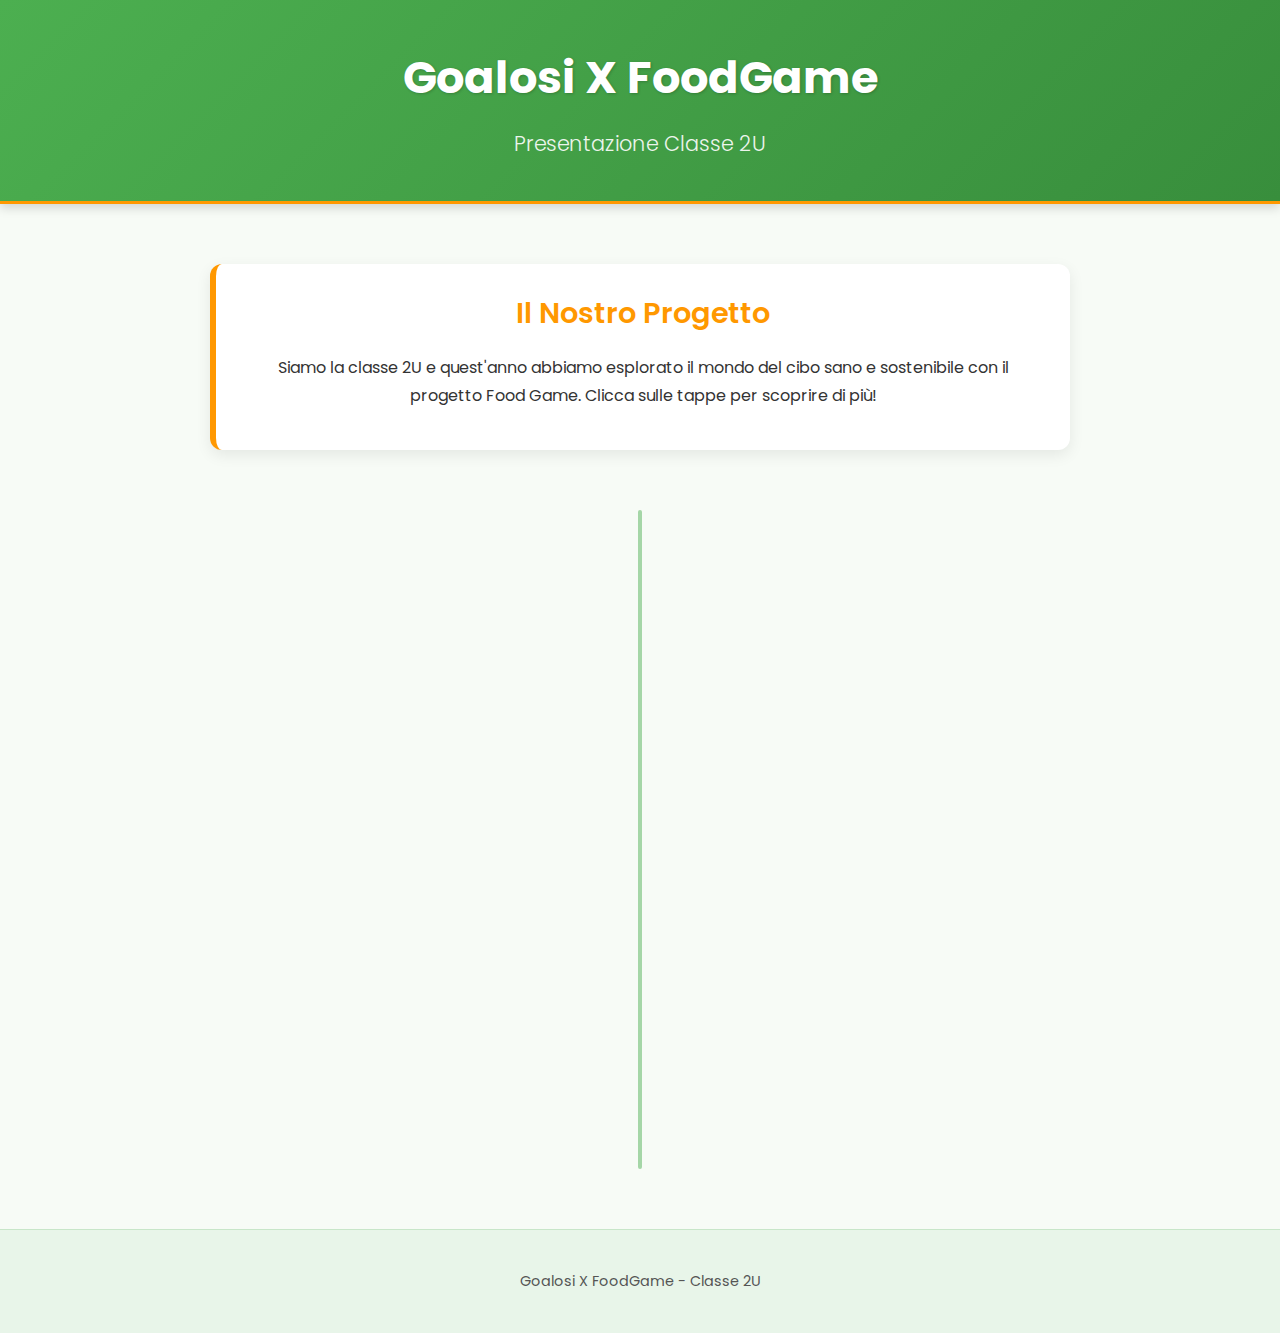
==== index.html @ 897d8bd7 "Add files via upload" ====
<!DOCTYPE html>
<html lang="it">
<head>
    <meta charset="UTF-8">
    <meta name="viewport" content="width=device-width, initial-scale=1.0">
    <title>Goalosi X FoodGame - Timeline Progetto 2U</title>
    <link rel="stylesheet" href="style.css"> <link href="https://fonts.googleapis.com/css2?family=Poppins:wght@300;400;600;700&display=swap" rel="stylesheet">
</head>
<body>

    <header>
        <h1>Goalosi X FoodGame</h1>
        <h2>Presentazione Classe 2U</h2>
    </header>

    <div class="container">

        <div class="introduction">
             <h3>Il Nostro Progetto</h3>
             <p>Siamo la classe 2U e quest'anno abbiamo esplorato il mondo del cibo sano e sostenibile con il progetto Food Game. Clicca sulle tappe per scoprire di più!</p>
        </div>

        <div class="timeline">

            <div class="timeline-item left" data-icon="📝">
                <a href="tappa1_questionario.html"> <div class="timeline-content">
                        <h3>1° Tappa: Questionario Online</h3>
                        </div>
                </a>
            </div>

            <div class="timeline-item right" data-icon="🍲">
                 <a href="tappa2_ricette.html"> <div class="timeline-content">
                        <h3>2° Tappa: Ricette dal Mondo</h3>
                    </div>
                </a>
            </div>

            <div class="timeline-item left" data-icon="🎤">
                 <a href="tappa3_interviste.html"> <div class="timeline-content">
                        <h3>3° Tappa: Interviste sul Campo</h3>
                    </div>
                 </a>
            </div>

             <div class="timeline-item right" data-icon="🌱">
                 <a href="tappa4_giardino.html"> <div class="timeline-content">
                        <h3>4° Tappa: Cura del Verde</h3>
                    </div>
                </a>
            </div>

        </div> </div> <footer>
        <p>Goalosi X FoodGame - Classe 2U</p>
    </footer>

</body>
</html>
---- style.css ----
/* Reset base e font */
:root {
    --primary-color: #4CAF50; /* Verde principale */
    --secondary-color: #FF9800; /* Arancione accento */
    --dark-green: #388E3C;
    --light-bg: #f7fbf6; /* Sfondo molto chiaro */
    --text-color: #333;
    --card-bg: #ffffff;
    --timeline-line-color: #a5d6a7; /* Verde più chiaro per la linea */
}

body {
    font-family: 'Poppins', sans-serif;
    margin: 0;
    padding: 0;
    background-color: var(--light-bg);
    color: var(--text-color);
    line-height: 1.7;
    display: flex; /* Per far sì che il footer stia in basso */
    flex-direction: column; /* Dispone gli elementi verticalmente */
    min-height: 100vh; /* Altezza minima pari alla viewport */
    overflow-x: hidden;
}

/* Header Stiloso (Comune a tutte le pagine) */
header {
    background: linear-gradient(135deg, var(--primary-color), var(--dark-green));
    color: white;
    text-align: center;
    padding: 2.5em 1em;
    box-shadow: 0 4px 10px rgba(0, 0, 0, 0.15);
    border-bottom: 3px solid var(--secondary-color);
    width: 100%; /* Occupa tutta la larghezza */
    box-sizing: border-box;
}

header h1 {
    margin: 0 0 10px 0;
    font-size: 2.8em;
    font-weight: 700;
    text-shadow: 1px 1px 3px rgba(0,0,0,0.2);
}

header h2 {
    margin: 0;
    font-size: 1.3em;
    font-weight: 300;
    opacity: 0.9;
}

/* Contenitore Principale (Comune) */
.container {
    max-width: 900px;
    margin: 40px auto; /* Spazio sopra/sotto e centrato */
    padding: 20px;
    flex-grow: 1; /* Fa espandere il contenuto principale */
    width: 100%;
    box-sizing: border-box;
}

/* Introduzione (Solo su index.html) */
.introduction {
    background-color: var(--card-bg);
    border-radius: 12px;
    padding: 25px 30px;
    margin-bottom: 60px;
    box-shadow: 0 5px 15px rgba(0, 0, 0, 0.08);
    text-align: center;
    border-left: 6px solid var(--secondary-color);
}

.introduction h3 {
     margin-top: 0;
     color: var(--secondary-color);
     font-size: 1.8em;
     font-weight: 600;
     margin-bottom: 15px;
}

/* Animazione (Usata in index.html) */
@keyframes fadeInSlideUp {
    from { opacity: 0; transform: translateY(20px); }
    to { opacity: 1; transform: translateY(0); }
}

/* Timeline Container (Solo su index.html) */
.timeline {
    position: relative;
    max-width: 800px;
    margin: 0 auto;
    padding: 40px 0;
}

.timeline::after {
    content: '';
    position: absolute;
    width: 4px;
    background-color: var(--timeline-line-color);
    top: 0; bottom: 0; left: 50%;
    margin-left: -2px; z-index: 1; border-radius: 2px;
}

.timeline-item {
    padding: 10px 40px; position: relative;
    background-color: inherit; width: 50%;
    box-sizing: border-box; z-index: 2;
    opacity: 0; animation: fadeInSlideUp 0.8s ease-out forwards;
}
.timeline-item:nth-child(1) { animation-delay: 0.1s; }
.timeline-item:nth-child(2) { animation-delay: 0.3s; }
.timeline-item:nth-child(3) { animation-delay: 0.5s; }
.timeline-item:nth-child(4) { animation-delay: 0.7s; }

.timeline-item::after {
    content: attr(data-icon); font-size: 1.5em;
    position: absolute; width: 40px; height: 40px;
    right: -22px; background-color: var(--secondary-color);
    color: white; border: 3px solid white; top: 15px;
    border-radius: 50%; z-index: 3; text-align: center;
    line-height: 40px; box-shadow: 0 0 0 3px var(--secondary-color);
}

.timeline-item.left { left: 0; }
.timeline-item.right { left: 50%; }
.timeline-item.left::after { left: -22px; }

/* Link nella Timeline */
.timeline-item a {
    display: block; text-decoration: none; color: inherit;
    border-radius: 10px; transition: transform 0.3s ease, box-shadow 0.3s ease;
    outline: none;
}
.timeline-item a:hover, .timeline-item a:focus {
    transform: translateY(-8px) scale(1.02);
    box-shadow: 0 10px 25px rgba(0, 0, 0, 0.15);
}

/* Contenuto nella Timeline (solo titolo) */
.timeline-content {
    padding: 25px 35px; background-color: var(--card-bg);
    position: relative; border-radius: 10px;
    box-shadow: 0 6px 20px rgba(0, 0, 0, 0.1);
    border-top: 4px solid var(--primary-color);
    text-align: center; /* Centra il titolo */
}

.timeline-content h3 {
    margin: 0; /* Rimuovi margini per centrare meglio */
    color: var(--dark-green);
    font-size: 1.3em; /* Leggermente ridotto */
    font-weight: 600;
    /* Rimosso margin-bottom */
}
/* Nascondi il paragrafo nella timeline */
.timeline-content p { display: none; }


/* Stili per le Pagine di Dettaglio */
.detail-content {
    background-color: var(--card-bg);
    border-radius: 12px;
    padding: 30px 40px;
    margin-bottom: 30px;
    box-shadow: 0 5px 15px rgba(0, 0, 0, 0.08);
    border-left: 6px solid var(--primary-color); /* Bordo Verde per dettagli */
}

.detail-content h2 {
    margin-top: 0;
    color: var(--dark-green);
    font-size: 2em;
    font-weight: 600;
    margin-bottom: 20px;
    border-bottom: 2px solid var(--timeline-line-color);
    padding-bottom: 10px;
}

.detail-content p {
    font-size: 1.1em;
    color: #444; /* Testo leggermente più scuro */
    margin-bottom: 25px;
}

.back-button {
    display: inline-block;
    margin-top: 20px;
    padding: 12px 25px;
    background-color: var(--secondary-color);
    color: white;
    text-decoration: none;
    border-radius: 8px;
    font-weight: 600;
    transition: background-color 0.3s ease, transform 0.2s ease;
    box-shadow: 0 2px 5px rgba(0,0,0,0.1);
}

.back-button:hover, .back-button:focus {
    background-color: #e68900; /* Arancione più scuro */
    transform: translateY(-2px);
    box-shadow: 0 4px 8px rgba(0,0,0,0.15);
}

/* Footer (Comune) */
footer {
    text-align: center;
    margin-top: auto; /* Spinge il footer in basso */
    padding: 25px;
    background-color: #e8f5e9;
    color: #555;
    font-size: 0.9em;
    border-top: 1px solid #c8e6c9;
    width: 100%;
    box-sizing: border-box;
}

/* Responsive Design */
@media screen and (max-width: 768px) {
    header h1 { font-size: 2.2em; }
    header h2 { font-size: 1.1em; }

    /* Timeline su mobile */
    .timeline::after { left: 30px; }
    .timeline-item { width: 100%; padding-left: 80px; padding-right: 15px; }
    .timeline-item.left, .timeline-item.right { left: 0%; }
    .timeline-item.left::after, .timeline-item.right::after {
        left: 8px; width: 35px; height: 35px;
        line-height: 35px; font-size: 1.3em;
    }
    .timeline-content { padding: 20px 25px; }
    .timeline-content h3 { font-size: 1.2em; }
    .timeline-item a:hover, .timeline-item a:focus {
        transform: translateY(-5px);
    }

    /* Dettagli su mobile */
    .detail-content { padding: 20px 25px; }
    .detail-content h2 { font-size: 1.6em; }
    .detail-content p { font-size: 1em; }
    .back-button { padding: 10px 20px; font-size: 0.9em; }
}
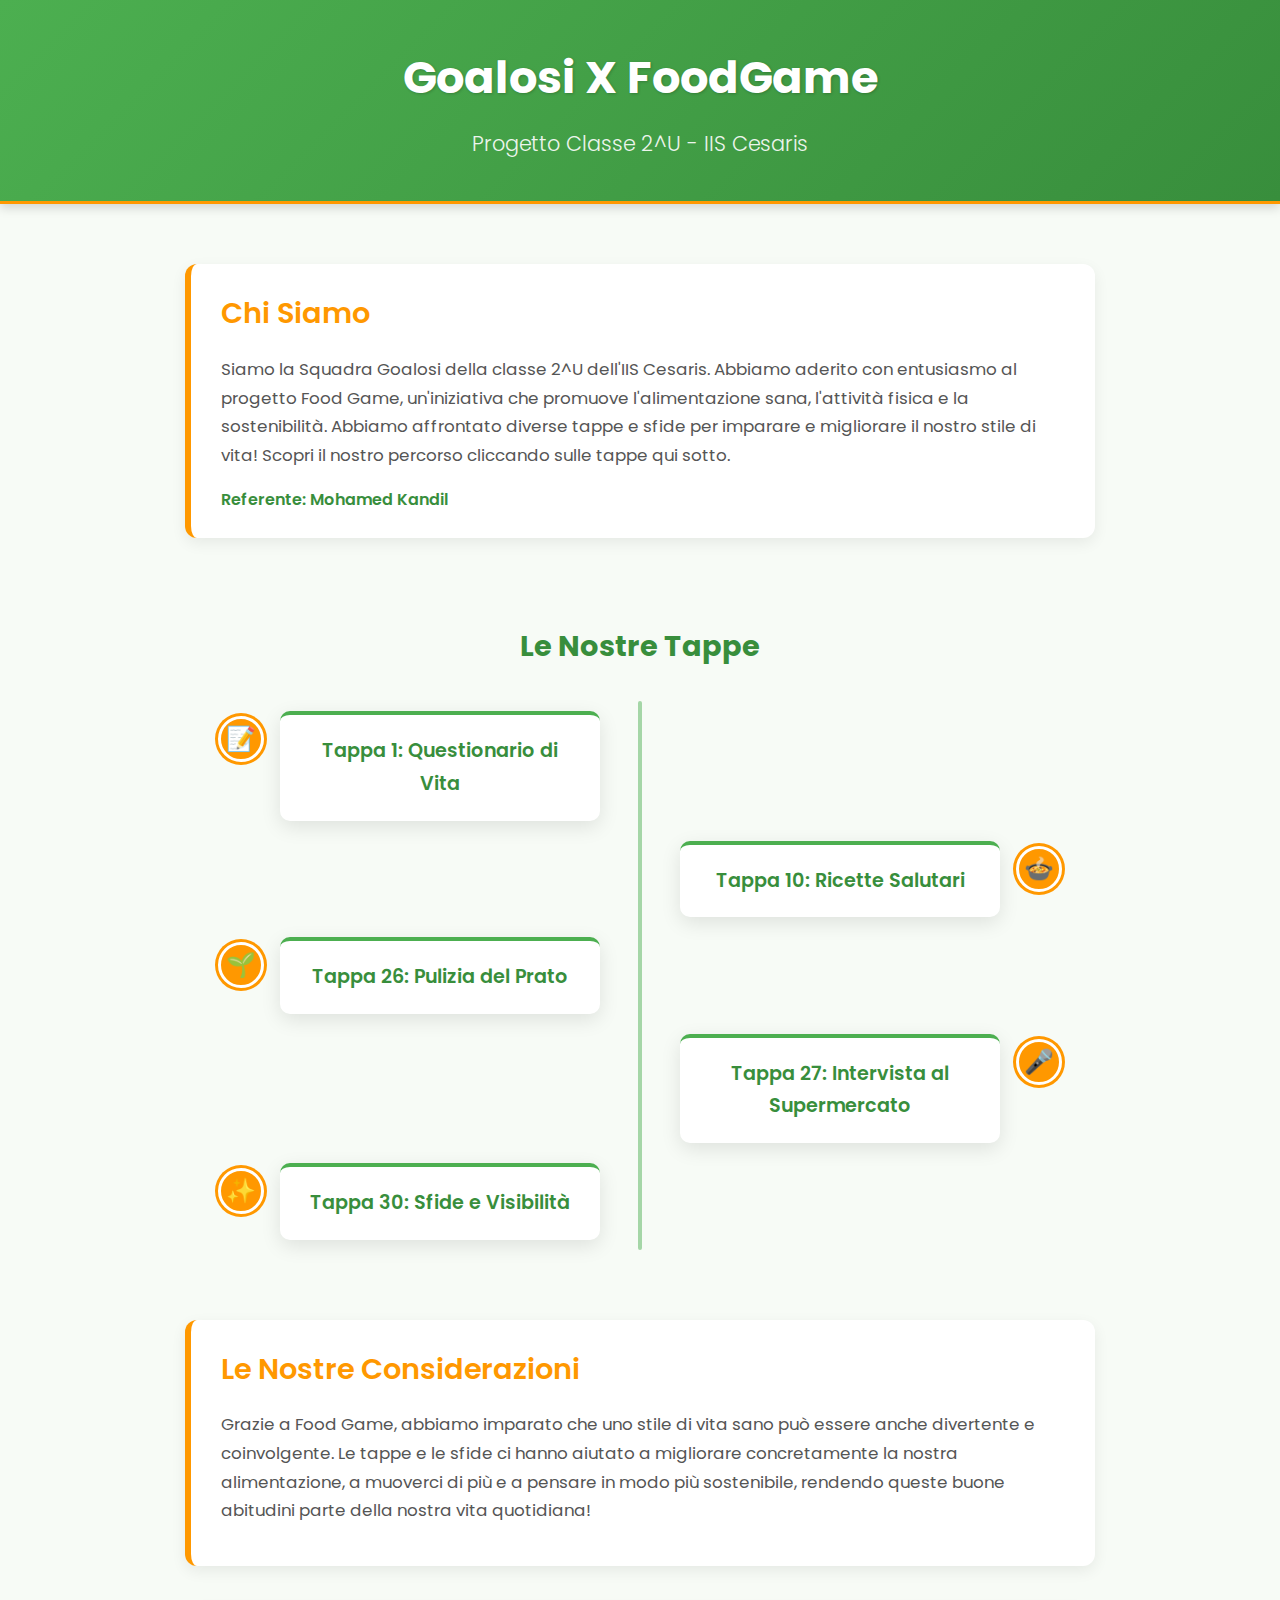
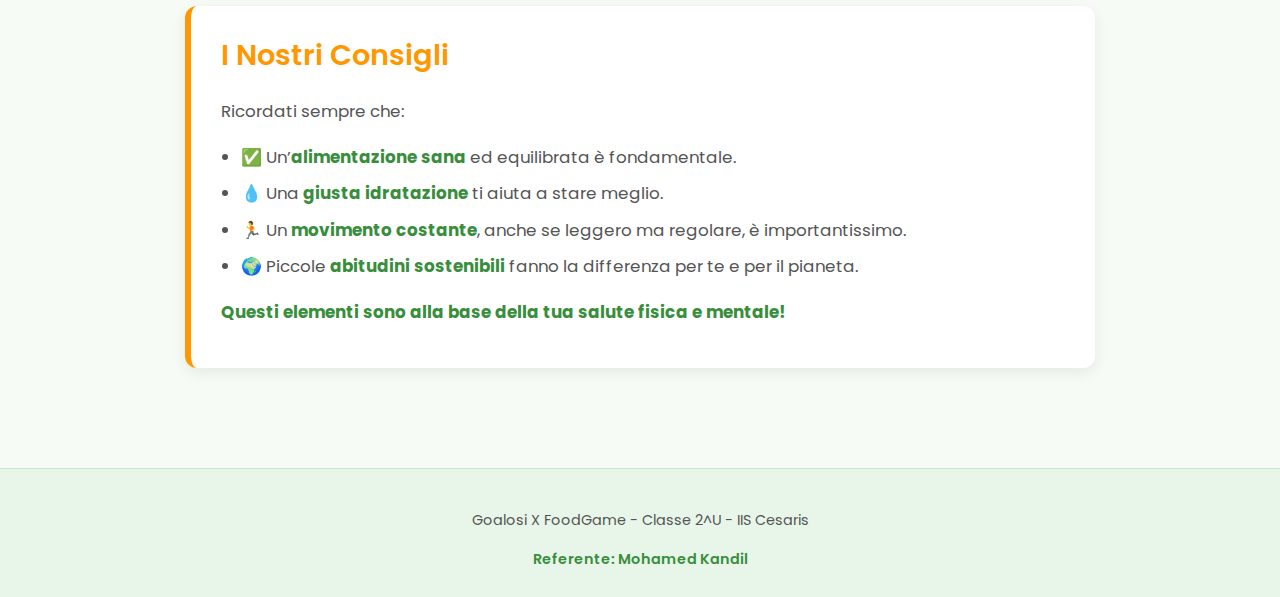
==== commit 7ca8cb27: "nuova versione 2.0" ====
--- a/index.html
+++ b/index.html
@@ -3,55 +3,85 @@
 <head>
     <meta charset="UTF-8">
     <meta name="viewport" content="width=device-width, initial-scale=1.0">
-    <title>Goalosi X FoodGame - Timeline Progetto 2U</title>
+    <title>Goalosi X FoodGame - Progetto 2U</title>
     <link rel="stylesheet" href="style.css"> <link href="https://fonts.googleapis.com/css2?family=Poppins:wght@300;400;600;700&display=swap" rel="stylesheet">
 </head>
 <body>
 
     <header>
         <h1>Goalosi X FoodGame</h1>
-        <h2>Presentazione Classe 2U</h2>
+        <h2>Progetto Classe 2^U - IIS Cesaris</h2>
     </header>
 
-    <div class="container">
+    <main class="container">
 
-        <div class="introduction">
-             <h3>Il Nostro Progetto</h3>
-             <p>Siamo la classe 2U e quest'anno abbiamo esplorato il mondo del cibo sano e sostenibile con il progetto Food Game. Clicca sulle tappe per scoprire di più!</p>
-        </div>
+        <section id="intro" class="info-section">
+             <h2>Chi Siamo</h2>
+             <p>Siamo la Squadra Goalosi della classe 2^U dell'IIS Cesaris. Abbiamo aderito con entusiasmo al progetto Food Game, un'iniziativa che promuove l'alimentazione sana, l'attività fisica e la sostenibilità. Abbiamo affrontato diverse tappe e sfide per imparare e migliorare il nostro stile di vita! Scopri il nostro percorso cliccando sulle tappe qui sotto.</p>
+             <span class="contact-person">Referente: Mohamed Kandil</span>
+        </section>
 
-        <div class="timeline">
+        <section id="timeline-nav">
+            <h2>Le Nostre Tappe</h2>
+            <div class="timeline">
+                <div class="timeline-item left" data-icon="📝">
+                    <a href="tappa1.html"> <div class="timeline-content">
+                            <h3>Tappa 1: Questionario di Vita</h3>
+                        </div>
+                    </a>
+                </div>
 
-            <div class="timeline-item left" data-icon="📝">
-                <a href="tappa1_questionario.html"> <div class="timeline-content">
-                        <h3>1° Tappa: Questionario Online</h3>
+                <div class="timeline-item right" data-icon="🍲">
+                     <a href="tappa10.html"> <div class="timeline-content">
+                            <h3>Tappa 10: Ricette Salutari</h3>
                         </div>
-                </a>
-            </div>
+                    </a>
+                </div>
 
-            <div class="timeline-item right" data-icon="🍲">
-                 <a href="tappa2_ricette.html"> <div class="timeline-content">
-                        <h3>2° Tappa: Ricette dal Mondo</h3>
-                    </div>
-                </a>
-            </div>
+                <div class="timeline-item left" data-icon="🌱">
+                     <a href="tappa26.html"> <div class="timeline-content">
+                            <h3>Tappa 26: Pulizia del Prato</h3>
+                        </div>
+                     </a>
+                </div>
 
-            <div class="timeline-item left" data-icon="🎤">
-                 <a href="tappa3_interviste.html"> <div class="timeline-content">
-                        <h3>3° Tappa: Interviste sul Campo</h3>
-                    </div>
-                 </a>
-            </div>
+                 <div class="timeline-item right" data-icon="🎤">
+                     <a href="tappa27.html"> <div class="timeline-content">
+                            <h3>Tappa 27: Intervista al Supermercato</h3>
+                        </div>
+                    </a>
+                </div>
 
-             <div class="timeline-item right" data-icon="🌱">
-                 <a href="tappa4_giardino.html"> <div class="timeline-content">
-                        <h3>4° Tappa: Cura del Verde</h3>
-                    </div>
-                </a>
-            </div>
+                 <div class="timeline-item left" data-icon="✨">
+                     <a href="tappa30.html"> <div class="timeline-content">
+                            <h3>Tappa 30: Sfide e Visibilità</h3>
+                        </div>
+                    </a>
+                </div>
 
-        </div> </div> <footer>
-        <p>Goalosi X FoodGame - Classe 2U</p>
+            </div> </section>
+
+         <section id="conclusioni" class="info-section">
+            <h2>Le Nostre Considerazioni</h2>
+            <p>Grazie a Food Game, abbiamo imparato che uno stile di vita sano può essere anche divertente e coinvolgente. Le tappe e le sfide ci hanno aiutato a migliorare concretamente la nostra alimentazione, a muoverci di più e a pensare in modo più sostenibile, rendendo queste buone abitudini parte della nostra vita quotidiana!</p>
+        </section>
+
+        <section id="consigli" class="info-section">
+            <h2>I Nostri Consigli</h2>
+            <p>Ricordati sempre che:</p>
+             <ul>
+                <li>✅ Un’<strong>alimentazione sana</strong> ed equilibrata è fondamentale.</li>
+                <li>💧 Una <strong>giusta idratazione</strong> ti aiuta a stare meglio.</li>
+                <li>🏃 Un <strong>movimento costante</strong>, anche se leggero ma regolare, è importantissimo.</li>
+                <li>🌍 Piccole <strong>abitudini sostenibili</strong> fanno la differenza per te e per il pianeta.</li>
+            </ul>
+            <p><strong>Questi elementi sono alla base della tua salute fisica e mentale!</strong></p>
+        </section>
+
+
+    </main> <footer>
+        <p>Goalosi X FoodGame - Classe 2^U - IIS Cesaris</p>
+         <span class="contact-person">Referente: Mohamed Kandil</span>
     </footer>
 
 </body>
--- a/style.css
+++ b/style.css
@@ -7,6 +7,11 @@
     --text-color: #333;
     --card-bg: #ffffff;
     --timeline-line-color: #a5d6a7; /* Verde più chiaro per la linea */
+    --placeholder-bg: #e0e0e0; /* Grigio per placeholder immagini */
+}
+
+html {
+    scroll-behavior: smooth; /* Mantenuto se serve per scroll interni, ma ora navighiamo pagine */
 }
 
 body {
@@ -16,13 +21,13 @@
     background-color: var(--light-bg);
     color: var(--text-color);
     line-height: 1.7;
-    display: flex; /* Per far sì che il footer stia in basso */
-    flex-direction: column; /* Dispone gli elementi verticalmente */
-    min-height: 100vh; /* Altezza minima pari alla viewport */
+    display: flex;
+    flex-direction: column;
+    min-height: 100vh;
     overflow-x: hidden;
 }
 
-/* Header Stiloso (Comune a tutte le pagine) */
+/* Header (Comune a tutte le pagine) */
 header {
     background: linear-gradient(135deg, var(--primary-color), var(--dark-green));
     color: white;
@@ -30,7 +35,7 @@
     padding: 2.5em 1em;
     box-shadow: 0 4px 10px rgba(0, 0, 0, 0.15);
     border-bottom: 3px solid var(--secondary-color);
-    width: 100%; /* Occupa tutta la larghezza */
+    width: 100%;
     box-sizing: border-box;
 }
 
@@ -50,68 +55,82 @@
 
 /* Contenitore Principale (Comune) */
 .container {
-    max-width: 900px;
-    margin: 40px auto; /* Spazio sopra/sotto e centrato */
+    max-width: 950px;
+    margin: 40px auto;
     padding: 20px;
-    flex-grow: 1; /* Fa espandere il contenuto principale */
+    flex-grow: 1;
     width: 100%;
     box-sizing: border-box;
 }
 
-/* Introduzione (Solo su index.html) */
-.introduction {
-    background-color: var(--card-bg);
-    border-radius: 12px;
-    padding: 25px 30px;
-    margin-bottom: 60px;
-    box-shadow: 0 5px 15px rgba(0, 0, 0, 0.08);
+/* Stile Card Generico (per Intro, Conclusioni, Consigli su index.html) */
+.info-section {
+     background-color: var(--card-bg);
+     border-radius: 12px;
+     padding: 25px 30px;
+     margin-bottom: 40px;
+     box-shadow: 0 5px 15px rgba(0, 0, 0, 0.07);
+     border-left: 6px solid var(--secondary-color); /* Bordo arancione per queste sezioni */
+}
+.info-section h2 {
+      margin-top: 0;
+      color: var(--secondary-color); /* Titolo arancione */
+      font-size: 1.8em;
+      font-weight: 600;
+      margin-bottom: 15px;
+}
+.info-section p, .info-section ul {
+      font-size: 1.05em;
+      color: #555;
+}
+.info-section ul {
+     padding-left: 20px;
+     list-style: disc;
+     margin-top: 10px;
+}
+.info-section li {
+     margin-bottom: 8px;
+}
+.info-section strong { /* Evidenzia parole chiave nei consigli */
+     color: var(--dark-green);
+}
+.info-section .contact-person { /* Per il nome nell'intro */
+      font-weight: 600;
+      color: var(--dark-green);
+      margin-top: 10px;
+      display: block;
+}
+
+/* Sezione Timeline Navigation (Solo su index.html) */
+#timeline-nav {
+    margin-bottom: 50px;
+    padding: 20px 0;
     text-align: center;
-    border-left: 6px solid var(--secondary-color);
-}
-
-.introduction h3 {
-     margin-top: 0;
-     color: var(--secondary-color);
+}
+#timeline-nav h2 {
      font-size: 1.8em;
-     font-weight: 600;
-     margin-bottom: 15px;
-}
-
-/* Animazione (Usata in index.html) */
-@keyframes fadeInSlideUp {
-    from { opacity: 0; transform: translateY(20px); }
-    to { opacity: 1; transform: translateY(0); }
-}
-
-/* Timeline Container (Solo su index.html) */
+     color: var(--dark-green);
+     margin-bottom: 30px;
+}
+
 .timeline {
     position: relative;
     max-width: 800px;
     margin: 0 auto;
-    padding: 40px 0;
-}
-
-.timeline::after {
-    content: '';
-    position: absolute;
-    width: 4px;
+}
+.timeline::after { /* Linea verticale */
+    content: ''; position: absolute; width: 4px;
     background-color: var(--timeline-line-color);
-    top: 0; bottom: 0; left: 50%;
-    margin-left: -2px; z-index: 1; border-radius: 2px;
+    top: 0; bottom: 0; left: 50%; margin-left: -2px;
+    z-index: 1; border-radius: 2px;
 }
 
 .timeline-item {
     padding: 10px 40px; position: relative;
     background-color: inherit; width: 50%;
     box-sizing: border-box; z-index: 2;
-    opacity: 0; animation: fadeInSlideUp 0.8s ease-out forwards;
-}
-.timeline-item:nth-child(1) { animation-delay: 0.1s; }
-.timeline-item:nth-child(2) { animation-delay: 0.3s; }
-.timeline-item:nth-child(3) { animation-delay: 0.5s; }
-.timeline-item:nth-child(4) { animation-delay: 0.7s; }
-
-.timeline-item::after {
+}
+.timeline-item::after { /* Icona/Punto */
     content: attr(data-icon); font-size: 1.5em;
     position: absolute; width: 40px; height: 40px;
     right: -22px; background-color: var(--secondary-color);
@@ -119,12 +138,11 @@
     border-radius: 50%; z-index: 3; text-align: center;
     line-height: 40px; box-shadow: 0 0 0 3px var(--secondary-color);
 }
-
 .timeline-item.left { left: 0; }
 .timeline-item.right { left: 50%; }
 .timeline-item.left::after { left: -22px; }
 
-/* Link nella Timeline */
+/* Link nella Timeline (Navigazione) */
 .timeline-item a {
     display: block; text-decoration: none; color: inherit;
     border-radius: 10px; transition: transform 0.3s ease, box-shadow 0.3s ease;
@@ -137,26 +155,19 @@
 
 /* Contenuto nella Timeline (solo titolo) */
 .timeline-content {
-    padding: 25px 35px; background-color: var(--card-bg);
+    padding: 20px 25px; background-color: var(--card-bg);
     position: relative; border-radius: 10px;
     box-shadow: 0 6px 20px rgba(0, 0, 0, 0.1);
     border-top: 4px solid var(--primary-color);
-    text-align: center; /* Centra il titolo */
-}
-
+    text-align: center;
+}
 .timeline-content h3 {
-    margin: 0; /* Rimuovi margini per centrare meglio */
-    color: var(--dark-green);
-    font-size: 1.3em; /* Leggermente ridotto */
-    font-weight: 600;
-    /* Rimosso margin-bottom */
-}
-/* Nascondi il paragrafo nella timeline */
-.timeline-content p { display: none; }
-
+    margin: 0; color: var(--dark-green);
+    font-size: 1.2em; font-weight: 600;
+}
 
 /* Stili per le Pagine di Dettaglio */
-.detail-content {
+.detail-content { /* Contenitore principale nelle pagine tappaX.html */
     background-color: var(--card-bg);
     border-radius: 12px;
     padding: 30px 40px;
@@ -164,36 +175,48 @@
     box-shadow: 0 5px 15px rgba(0, 0, 0, 0.08);
     border-left: 6px solid var(--primary-color); /* Bordo Verde per dettagli */
 }
-
 .detail-content h2 {
-    margin-top: 0;
-    color: var(--dark-green);
-    font-size: 2em;
-    font-weight: 600;
-    margin-bottom: 20px;
+    margin-top: 0; color: var(--dark-green);
+    font-size: 2em; font-weight: 600; margin-bottom: 20px;
     border-bottom: 2px solid var(--timeline-line-color);
     padding-bottom: 10px;
 }
-
-.detail-content p {
-    font-size: 1.1em;
-    color: #444; /* Testo leggermente più scuro */
-    margin-bottom: 25px;
-}
-
+.detail-content p, .detail-content ul {
+    font-size: 1.1em; color: #444; margin-bottom: 15px;
+}
+.detail-content ul {
+     padding-left: 20px; list-style: disc;
+}
+.detail-content li {
+     margin-bottom: 8px;
+}
+.detail-content strong { /* Evidenzia parole chiave */
+     color: var(--dark-green);
+}
+
+/* Placeholder per Immagini nelle pagine di dettaglio */
+.image-placeholder {
+    background-color: var(--placeholder-bg);
+    border: 2px dashed #aaa; border-radius: 8px;
+    min-height: 200px; display: flex;
+    align-items: center; justify-content: center;
+    text-align: center; color: #666; font-style: italic;
+    margin-top: 25px; margin-bottom: 15px; /* Aggiunto spazio sotto */
+}
+.image-placeholder img { /* Stile per l'immagine quando inserita */
+     max-width: 100%; max-height: 450px; /* Max altezza */
+     border-radius: 6px; display: block; margin: auto; /* Centra */
+}
+
+/* Pulsante Indietro nelle pagine di dettaglio */
 .back-button {
-    display: inline-block;
-    margin-top: 20px;
-    padding: 12px 25px;
-    background-color: var(--secondary-color);
-    color: white;
-    text-decoration: none;
-    border-radius: 8px;
-    font-weight: 600;
+    display: inline-block; margin-top: 20px;
+    padding: 12px 25px; background-color: var(--secondary-color);
+    color: white !important; /* Forza colore bianco */
+    text-decoration: none; border-radius: 8px; font-weight: 600;
     transition: background-color 0.3s ease, transform 0.2s ease;
     box-shadow: 0 2px 5px rgba(0,0,0,0.1);
 }
-
 .back-button:hover, .back-button:focus {
     background-color: #e68900; /* Arancione più scuro */
     transform: translateY(-2px);
@@ -202,15 +225,14 @@
 
 /* Footer (Comune) */
 footer {
-    text-align: center;
-    margin-top: auto; /* Spinge il footer in basso */
-    padding: 25px;
-    background-color: #e8f5e9;
-    color: #555;
-    font-size: 0.9em;
-    border-top: 1px solid #c8e6c9;
-    width: 100%;
-    box-sizing: border-box;
+    text-align: center; margin-top: auto; padding: 25px;
+    background-color: #e8f5e9; color: #555;
+    font-size: 0.9em; border-top: 1px solid #c8e6c9;
+    width: 100%; box-sizing: border-box;
+}
+footer .contact-person {
+     font-weight: 600; color: var(--dark-green);
+     margin-top: 5px; display: block;
 }
 
 /* Responsive Design */
@@ -218,23 +240,27 @@
     header h1 { font-size: 2.2em; }
     header h2 { font-size: 1.1em; }
 
+    .container { padding: 15px; margin: 20px auto; }
+
+    .info-section { padding: 20px 25px; }
+    .info-section h2 { font-size: 1.6em; }
+    .info-section p, .info-section ul { font-size: 1em; }
+
     /* Timeline su mobile */
-    .timeline::after { left: 30px; }
-    .timeline-item { width: 100%; padding-left: 80px; padding-right: 15px; }
+    .timeline::after { left: 20px; }
+    .timeline-item { width: 100%; padding-left: 60px; padding-right: 10px; }
     .timeline-item.left, .timeline-item.right { left: 0%; }
     .timeline-item.left::after, .timeline-item.right::after {
-        left: 8px; width: 35px; height: 35px;
-        line-height: 35px; font-size: 1.3em;
+        left: 0px; width: 35px; height: 35px; line-height: 35px;
+        font-size: 1.3em;
     }
-    .timeline-content { padding: 20px 25px; }
-    .timeline-content h3 { font-size: 1.2em; }
-    .timeline-item a:hover, .timeline-item a:focus {
-        transform: translateY(-5px);
-    }
+    .timeline-content { padding: 15px 20px; }
+    .timeline-content h3 { font-size: 1.1em; }
+    .timeline-item a:hover, .timeline-item a:focus { transform: none; box-shadow: 0 6px 20px rgba(0, 0, 0, 0.1); }
 
     /* Dettagli su mobile */
     .detail-content { padding: 20px 25px; }
     .detail-content h2 { font-size: 1.6em; }
-    .detail-content p { font-size: 1em; }
+    .detail-content p, .detail-content ul { font-size: 1em; }
     .back-button { padding: 10px 20px; font-size: 0.9em; }
 }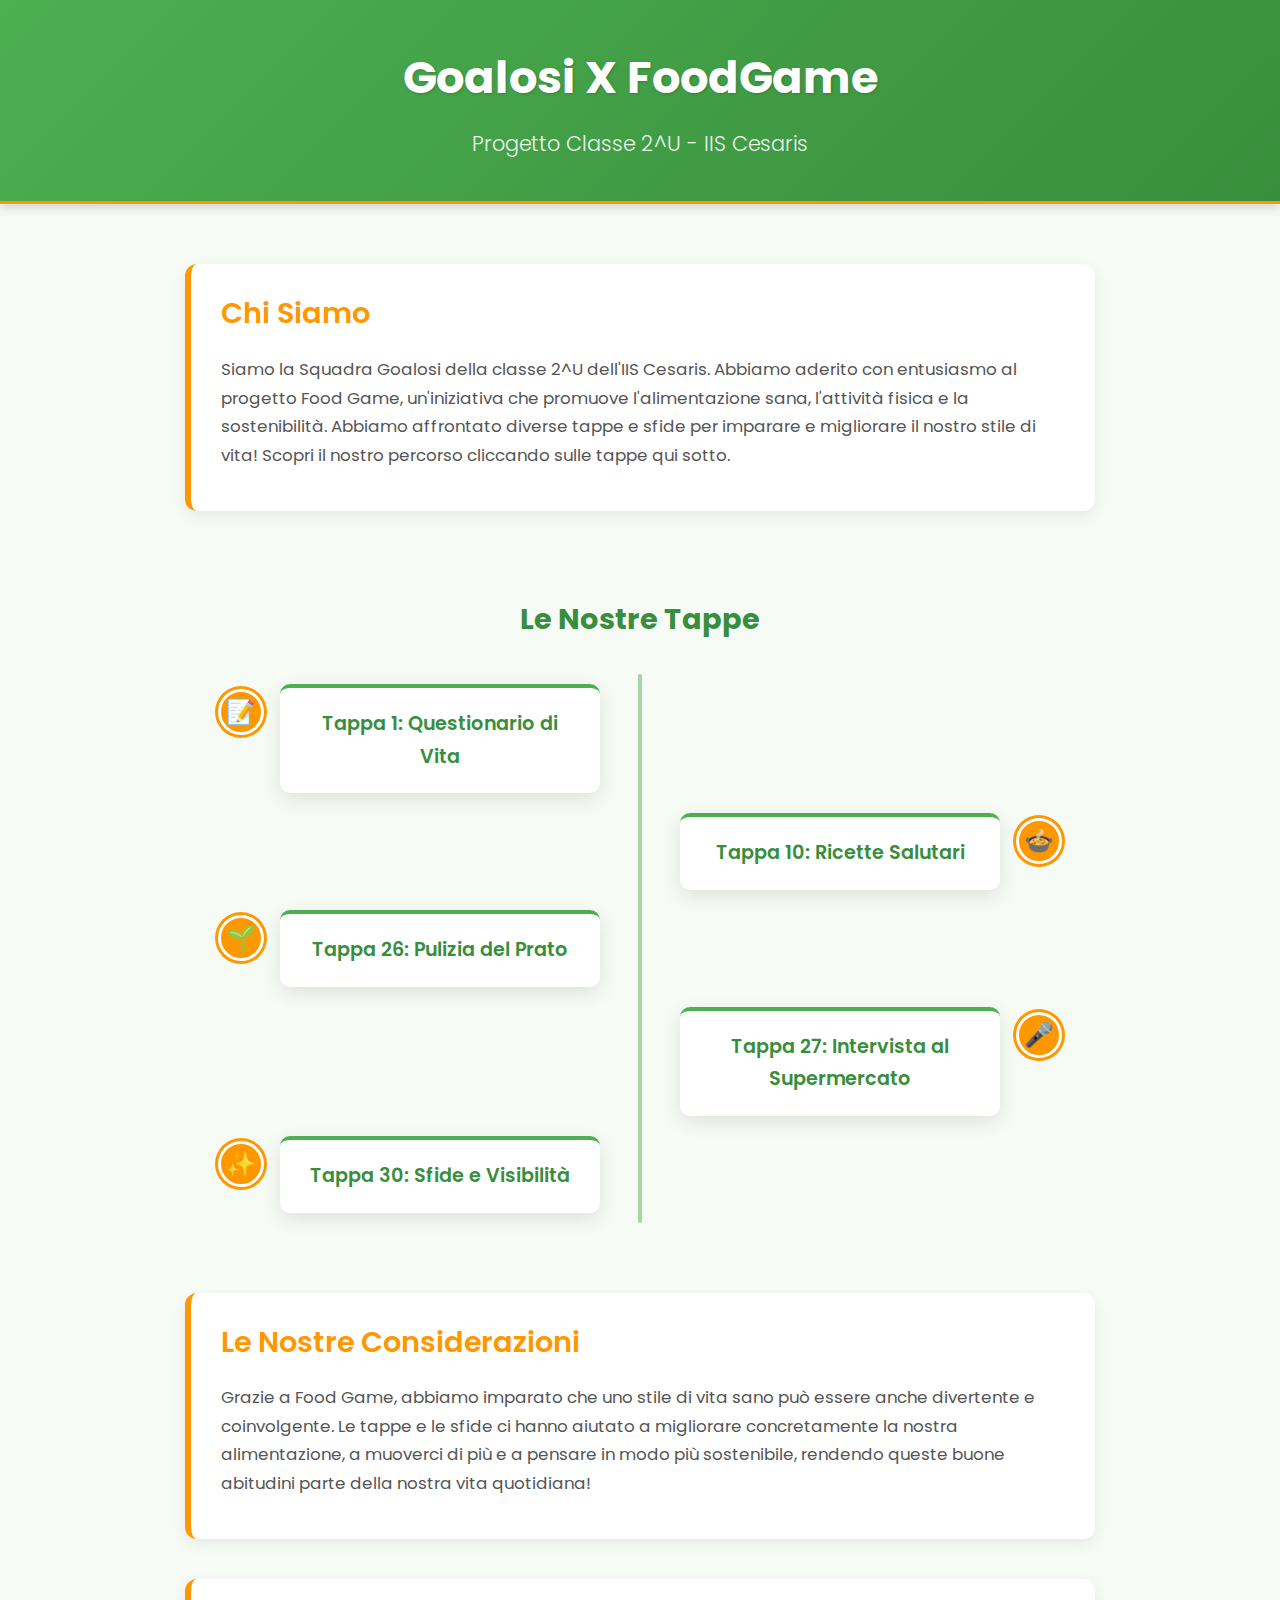
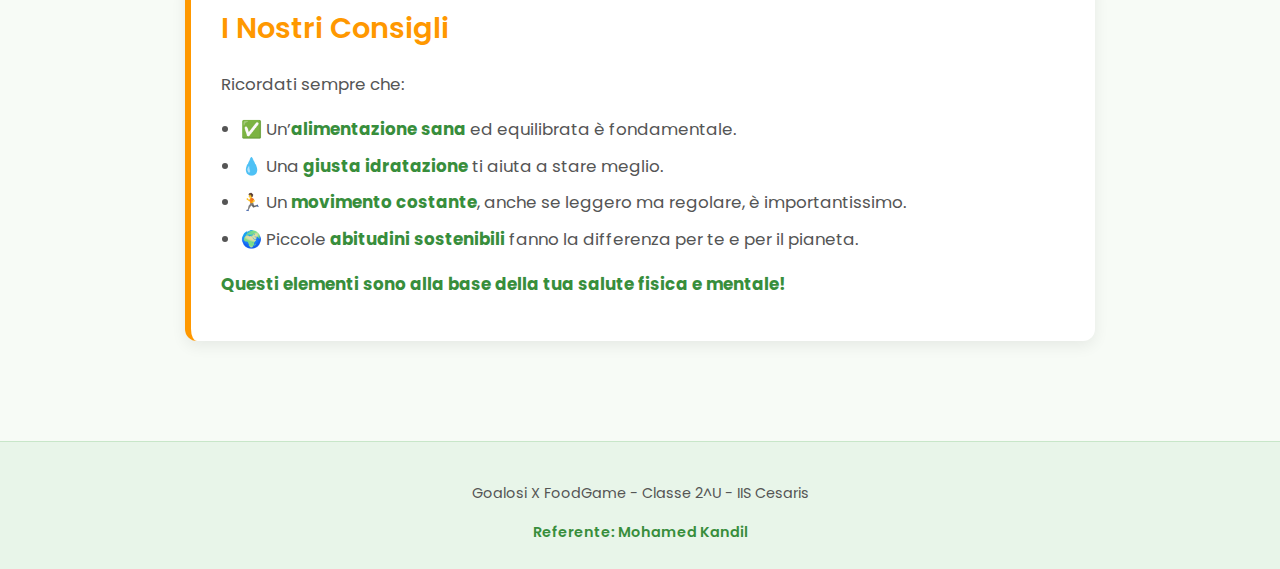
==== commit afc2479d: "Update index.html" ====
--- a/index.html
+++ b/index.html
@@ -18,7 +18,6 @@
         <section id="intro" class="info-section">
              <h2>Chi Siamo</h2>
              <p>Siamo la Squadra Goalosi della classe 2^U dell'IIS Cesaris. Abbiamo aderito con entusiasmo al progetto Food Game, un'iniziativa che promuove l'alimentazione sana, l'attività fisica e la sostenibilità. Abbiamo affrontato diverse tappe e sfide per imparare e migliorare il nostro stile di vita! Scopri il nostro percorso cliccando sulle tappe qui sotto.</p>
-             <span class="contact-person">Referente: Mohamed Kandil</span>
         </section>
 
         <section id="timeline-nav">
@@ -85,4 +84,4 @@
     </footer>
 
 </body>
-</html>+</html>
